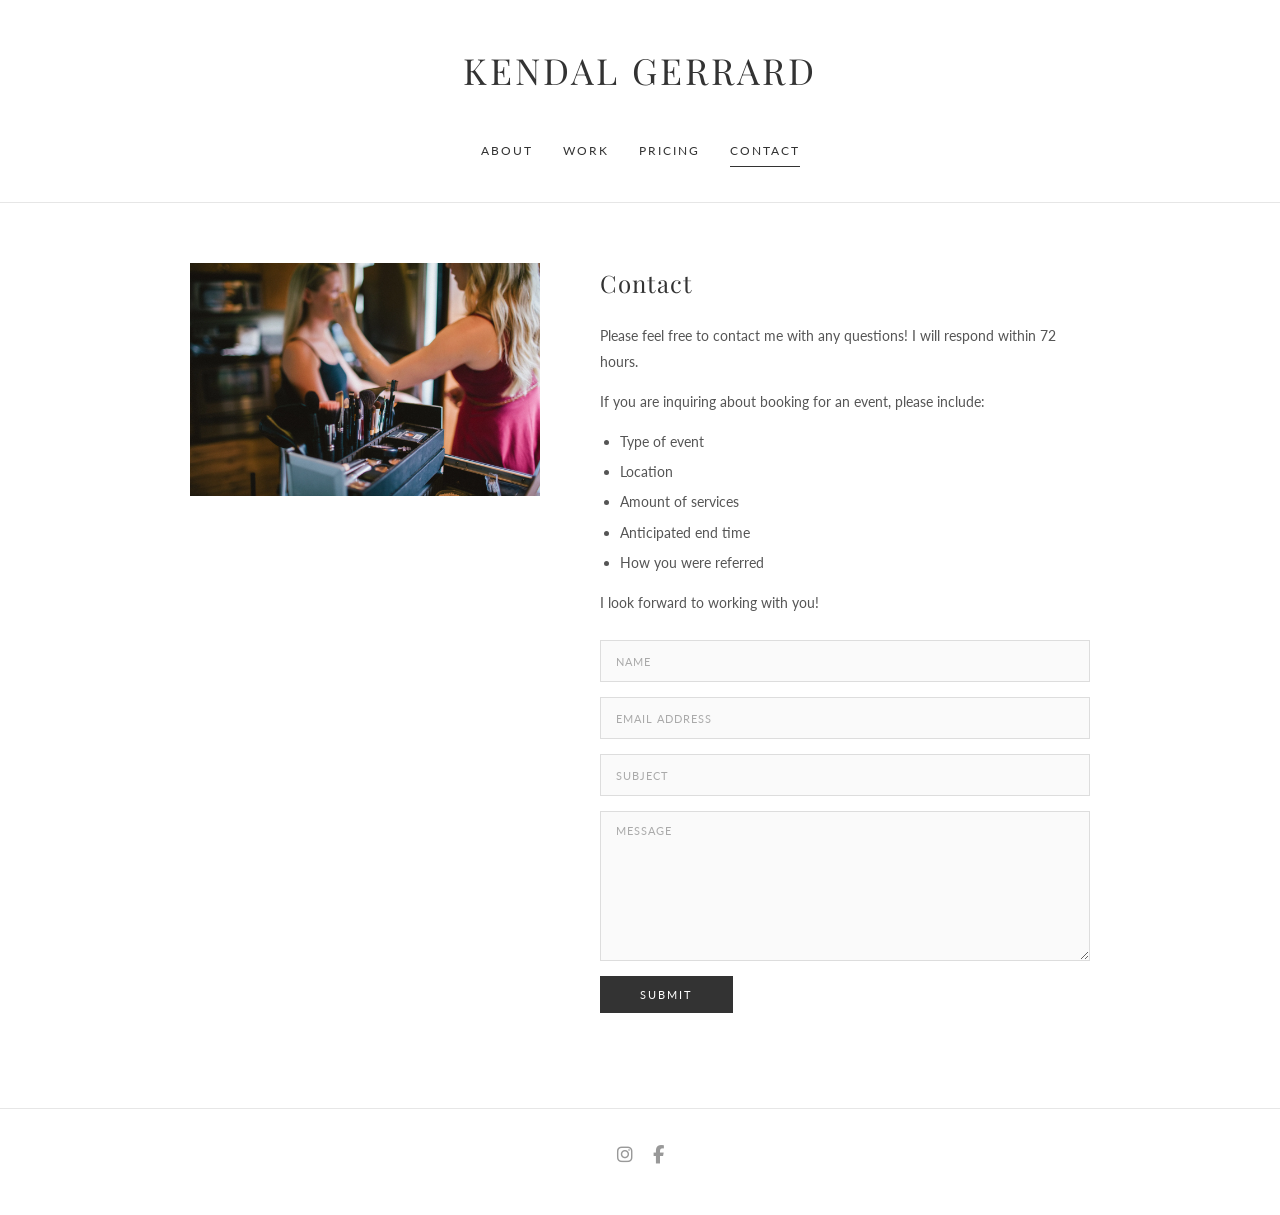
==== contact.html @ c37186f4 "Initial commit - Kendal Gerrard static site Static recreation of kendalgerrard.com with About, Work," ====
<!DOCTYPE html>
<html lang="en">
<head>
  <meta charset="UTF-8">
  <meta name="viewport" content="width=device-width, initial-scale=1.0">
  <meta name="description" content="Contact Kendal Gerrard for hair and makeup services in Portland, Oregon.">
  <title>Contact | Kendal Gerrard</title>
  <link rel="preconnect" href="https://fonts.googleapis.com">
  <link rel="preconnect" href="https://fonts.gstatic.com" crossorigin>
  <link href="https://fonts.googleapis.com/css2?family=Lato:wght@300;400;700&family=Playfair+Display:wght@400;700&display=swap" rel="stylesheet">
  <link rel="stylesheet" href="https://cdnjs.cloudflare.com/ajax/libs/font-awesome/6.5.1/css/all.min.css">
  <link rel="stylesheet" href="css/style.css">
</head>
<body>

  <!-- Header -->
  <header class="site-header">
    <h1 class="site-title"><a href="index.html">Kendal Gerrard</a></h1>
    <button class="menu-toggle" aria-label="Toggle navigation">&#9776;</button>
    <nav class="main-nav">
      <a href="index.html">About</a>
      <a href="work.html">Work</a>
      <a href="pricing.html">Pricing</a>
      <a href="contact.html" class="active">Contact</a>
    </nav>
  </header>

  <!-- Main Content -->
  <main class="page-content">
    <div class="container">
      <div class="contact-section">
        <div class="contact-image">
          <img src="img/contact/contact-photo.jpg" alt="Kendal Gerrard">
        </div>
        <div class="contact-info">
          <h2>Contact</h2>
          <div class="contact-intro">
            <p>Please feel free to contact me with any questions! I will respond within 72 hours.</p>
            <p>If you are inquiring about booking for an event, please include:</p>
            <ul>
              <li>Type of event</li>
              <li>Location</li>
              <li>Amount of services</li>
              <li>Anticipated end time</li>
              <li>How you were referred</li>
            </ul>
            <p>I look forward to working with you!</p>
          </div>
          <form class="contact-form" id="contact-form" method="POST">
            <input type="text" name="name" placeholder="Name" required>
            <input type="email" name="email" placeholder="Email Address" required>
            <input type="text" name="subject" placeholder="Subject" required>
            <textarea name="message" placeholder="Message" required></textarea>
            <button type="submit">Submit</button>
            <div class="form-status" id="form-status"></div>
          </form>
        </div>
      </div>
    </div>
  </main>

  <!-- Footer -->
  <footer class="site-footer">
    <div class="container">
      <div class="social-links">
        <a href="https://www.instagram.com/kendalgerrard" target="_blank" rel="noopener noreferrer" aria-label="Instagram"><i class="fab fa-instagram"></i></a>
        <a href="https://www.facebook.com/profile.php?id=543750384" target="_blank" rel="noopener noreferrer" aria-label="Facebook"><i class="fab fa-facebook-f"></i></a>
      </div>
    </div>
  </footer>

  <script src="js/main.js"></script>
</body>
</html>
---- css/style.css ----
/* ============================================
   Kendal Gerrard - Static Site Styles
   ============================================ */

/* Reset & Base */
*, *::before, *::after {
  box-sizing: border-box;
  margin: 0;
  padding: 0;
}

html {
  scroll-behavior: smooth;
}

body {
  font-family: 'Lato', 'Helvetica Neue', Helvetica, Arial, sans-serif;
  color: #333;
  line-height: 1.7;
  background-color: #fff;
  -webkit-font-smoothing: antialiased;
}

a {
  color: #333;
  text-decoration: none;
  transition: color 0.3s ease;
}

a:hover {
  color: #999;
}

img {
  max-width: 100%;
  height: auto;
  display: block;
}

.container {
  max-width: 1100px;
  margin: 0 auto;
  padding: 0 30px;
}

/* ============================================
   Header & Navigation
   ============================================ */
.site-header {
  padding: 40px 0 20px;
  text-align: center;
  border-bottom: 1px solid #e6e6e6;
}

.site-title {
  font-family: 'Playfair Display', Georgia, serif;
  font-size: 36px;
  font-weight: 400;
  letter-spacing: 3px;
  text-transform: uppercase;
  margin-bottom: 20px;
}

.site-title a {
  color: #333;
}

.site-title a:hover {
  color: #333;
}

/* Navigation */
.main-nav {
  display: flex;
  justify-content: center;
  align-items: center;
  gap: 30px;
  padding: 15px 0;
}

.main-nav a {
  font-family: 'Lato', sans-serif;
  font-size: 12px;
  font-weight: 400;
  letter-spacing: 2px;
  text-transform: uppercase;
  color: #333;
  padding: 5px 0;
  position: relative;
}

.main-nav a::after {
  content: '';
  position: absolute;
  width: 0;
  height: 1px;
  bottom: 0;
  left: 50%;
  background-color: #333;
  transition: all 0.3s ease;
  transform: translateX(-50%);
}

.main-nav a:hover::after,
.main-nav a.active::after {
  width: 100%;
}

/* Mobile Menu Toggle */
.menu-toggle {
  display: none;
  background: none;
  border: none;
  font-size: 24px;
  cursor: pointer;
  padding: 10px;
  color: #333;
}

/* ============================================
   Page Content
   ============================================ */
.page-content {
  padding: 60px 0;
}

/* About Page */
.about-section {
  max-width: 700px;
  margin: 0 auto;
  text-align: center;
}

.about-image {
  width: 100%;
  max-width: 500px;
  margin: 0 auto 40px;
}

.about-image img {
  width: 100%;
}

.about-text {
  font-size: 15px;
  line-height: 1.8;
  color: #555;
}

.about-text p {
  margin-bottom: 20px;
}

/* Work / Gallery Page */
.gallery-grid {
  display: grid;
  grid-template-columns: repeat(3, 1fr);
  gap: 10px;
}

.gallery-item {
  overflow: hidden;
  cursor: pointer;
  position: relative;
  aspect-ratio: 1;
}

.gallery-item img {
  width: 100%;
  height: 100%;
  object-fit: cover;
  transition: transform 0.5s ease, opacity 0.3s ease;
}

.gallery-item:hover img {
  transform: scale(1.05);
  opacity: 0.85;
}

/* Lightbox */
.lightbox-overlay {
  display: none;
  position: fixed;
  top: 0;
  left: 0;
  width: 100%;
  height: 100%;
  background: rgba(0, 0, 0, 0.9);
  z-index: 1000;
  justify-content: center;
  align-items: center;
  cursor: pointer;
}

.lightbox-overlay.active {
  display: flex;
}

.lightbox-overlay img {
  max-width: 90%;
  max-height: 90vh;
  object-fit: contain;
}

.lightbox-close {
  position: fixed;
  top: 20px;
  right: 30px;
  color: #fff;
  font-size: 36px;
  cursor: pointer;
  z-index: 1001;
  background: none;
  border: none;
  font-family: inherit;
}

.lightbox-prev,
.lightbox-next {
  position: fixed;
  top: 50%;
  transform: translateY(-50%);
  color: #fff;
  font-size: 48px;
  cursor: pointer;
  z-index: 1001;
  background: none;
  border: none;
  padding: 20px;
  font-family: inherit;
}

.lightbox-prev {
  left: 20px;
}

.lightbox-next {
  right: 20px;
}

/* Pricing Page */
.pricing-section {
  text-align: center;
  max-width: 700px;
  margin: 0 auto;
}

.pricing-image {
  width: 100%;
  max-width: 500px;
  margin: 0 auto 40px;
}

.pricing-image img {
  width: 100%;
}

.pricing-text {
  font-family: 'Lato', sans-serif;
  font-size: 14px;
  letter-spacing: 3px;
  text-transform: uppercase;
  color: #555;
}

/* Contact Page */
.contact-section {
  display: flex;
  gap: 60px;
  max-width: 900px;
  margin: 0 auto;
  align-items: flex-start;
}

.contact-image {
  flex: 1;
  max-width: 350px;
}

.contact-image img {
  width: 100%;
}

.contact-info {
  flex: 1;
}

.contact-info h2 {
  font-family: 'Playfair Display', Georgia, serif;
  font-size: 24px;
  font-weight: 400;
  margin-bottom: 20px;
  letter-spacing: 1px;
}

.contact-intro {
  font-size: 14px;
  color: #555;
  margin-bottom: 25px;
  line-height: 1.8;
}

.contact-intro p {
  margin-bottom: 15px;
}

.contact-intro ul {
  list-style: disc;
  padding-left: 20px;
  margin-bottom: 15px;
}

.contact-intro li {
  margin-bottom: 5px;
}

/* Contact Form */
.contact-form {
  display: flex;
  flex-direction: column;
  gap: 15px;
}

.contact-form input,
.contact-form textarea {
  width: 100%;
  padding: 12px 15px;
  border: 1px solid #ddd;
  font-family: 'Lato', sans-serif;
  font-size: 13px;
  color: #333;
  background: #fafafa;
  transition: border-color 0.3s ease;
  outline: none;
}

.contact-form input:focus,
.contact-form textarea:focus {
  border-color: #999;
}

.contact-form input::placeholder,
.contact-form textarea::placeholder {
  color: #aaa;
  text-transform: uppercase;
  letter-spacing: 1px;
  font-size: 11px;
}

.contact-form textarea {
  min-height: 150px;
  resize: vertical;
}

.contact-form button {
  align-self: flex-start;
  padding: 12px 40px;
  background: #333;
  color: #fff;
  border: none;
  font-family: 'Lato', sans-serif;
  font-size: 11px;
  letter-spacing: 2px;
  text-transform: uppercase;
  cursor: pointer;
  transition: background-color 0.3s ease;
}

.contact-form button:hover {
  background: #555;
}

.form-status {
  font-size: 14px;
  padding: 10px 0;
}

.form-status.success {
  color: #4a7;
}

.form-status.error {
  color: #c44;
}

/* ============================================
   Footer
   ============================================ */
.site-footer {
  border-top: 1px solid #e6e6e6;
  padding: 30px 0;
  text-align: center;
}

.social-links {
  display: flex;
  justify-content: center;
  gap: 20px;
  margin-bottom: 15px;
}

.social-links a {
  color: #999;
  font-size: 18px;
  transition: color 0.3s ease;
}

.social-links a:hover {
  color: #333;
}

.footer-text {
  font-size: 11px;
  color: #bbb;
  letter-spacing: 1px;
}

/* ============================================
   Responsive Design
   ============================================ */
@media (max-width: 900px) {
  .contact-section {
    flex-direction: column;
    align-items: center;
  }

  .contact-image {
    max-width: 400px;
    width: 100%;
  }

  .contact-info {
    width: 100%;
  }
}

@media (max-width: 768px) {
  .site-title {
    font-size: 28px;
  }

  .main-nav {
    display: none;
    flex-direction: column;
    gap: 15px;
    padding: 20px 0;
  }

  .main-nav.active {
    display: flex;
  }

  .menu-toggle {
    display: block;
    margin: 0 auto;
  }

  .gallery-grid {
    grid-template-columns: repeat(2, 1fr);
    gap: 5px;
  }

  .page-content {
    padding: 40px 0;
  }
}

@media (max-width: 480px) {
  .gallery-grid {
    grid-template-columns: 1fr;
    gap: 5px;
  }

  .site-title {
    font-size: 22px;
    letter-spacing: 2px;
  }

  .container {
    padding: 0 20px;
  }
}
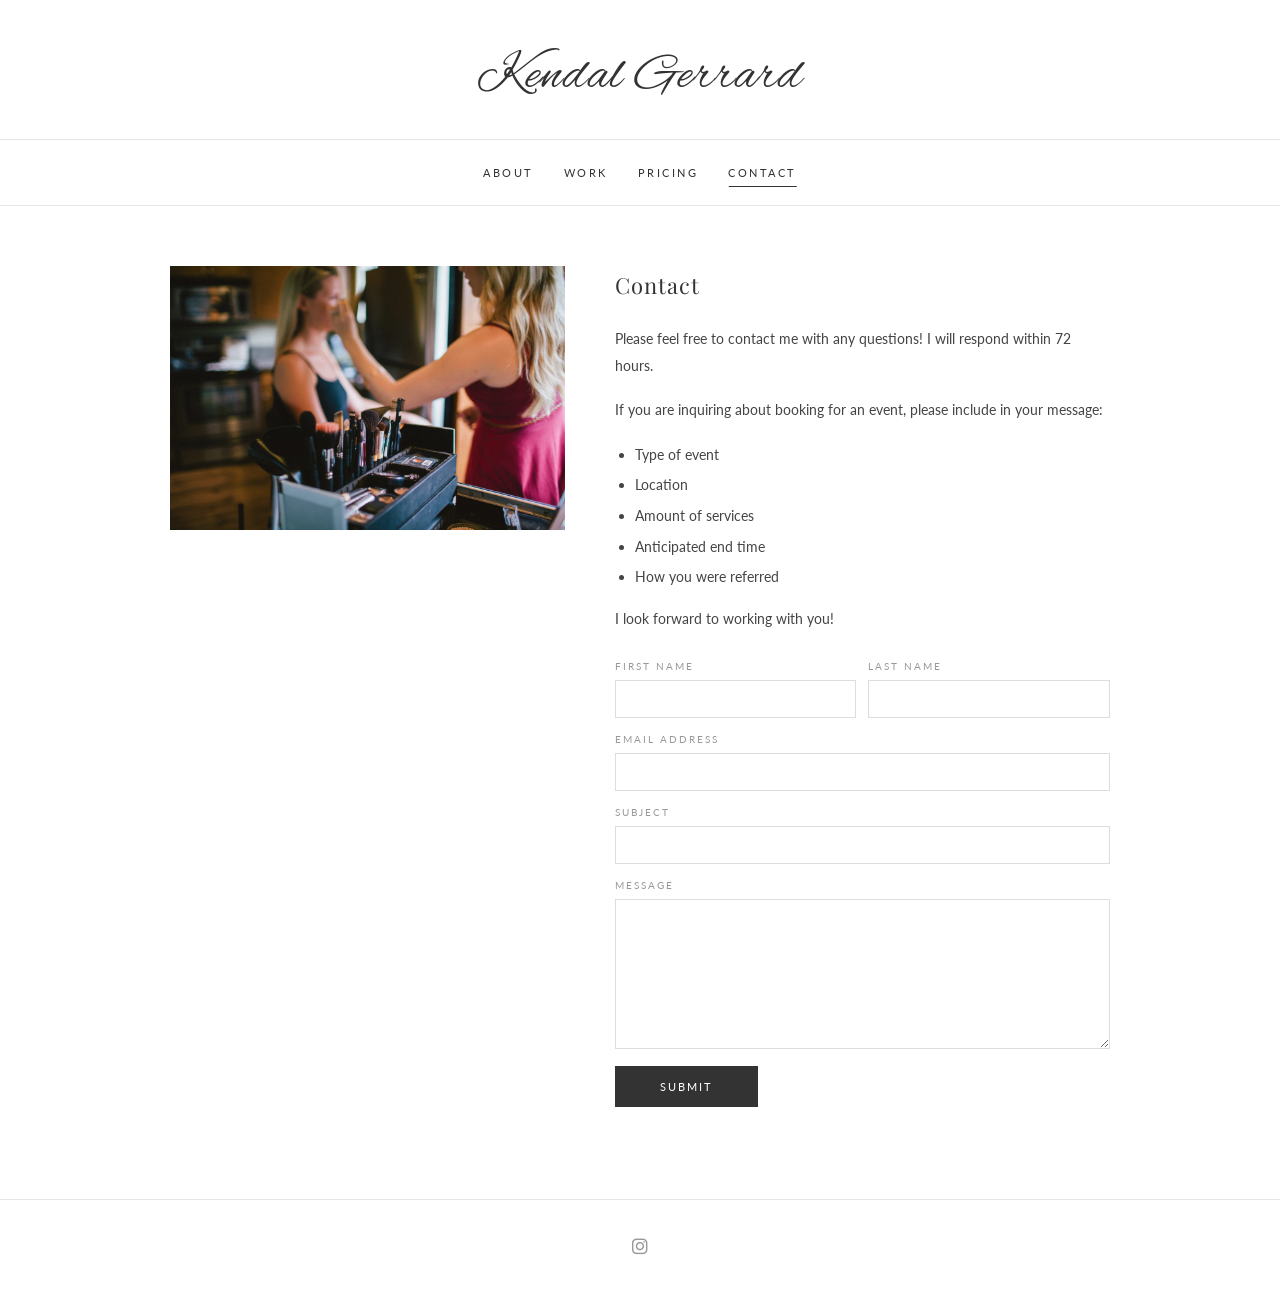
==== commit ded9ed75: "Match original site layout and styling - Two-column layout (image left, text right) on About, Contac" ====
--- a/contact.html
+++ b/contact.html
@@ -5,9 +5,10 @@
   <meta name="viewport" content="width=device-width, initial-scale=1.0">
   <meta name="description" content="Contact Kendal Gerrard for hair and makeup services in Portland, Oregon.">
   <title>Contact | Kendal Gerrard</title>
+  <link rel="shortcut icon" href="favicon.ico">
   <link rel="preconnect" href="https://fonts.googleapis.com">
   <link rel="preconnect" href="https://fonts.gstatic.com" crossorigin>
-  <link href="https://fonts.googleapis.com/css2?family=Lato:wght@300;400;700&family=Playfair+Display:wght@400;700&display=swap" rel="stylesheet">
+  <link href="https://fonts.googleapis.com/css2?family=Alex+Brush&family=Lato:wght@300;400;700&family=Playfair+Display:wght@400;700&display=swap" rel="stylesheet">
   <link rel="stylesheet" href="https://cdnjs.cloudflare.com/ajax/libs/font-awesome/6.5.1/css/all.min.css">
   <link rel="stylesheet" href="css/style.css">
 </head>
@@ -16,7 +17,7 @@
   <!-- Header -->
   <header class="site-header">
     <h1 class="site-title"><a href="index.html">Kendal Gerrard</a></h1>
-    <button class="menu-toggle" aria-label="Toggle navigation">&#9776;</button>
+    <button class="menu-toggle" aria-label="Toggle navigation">Menu</button>
     <nav class="main-nav">
       <a href="index.html">About</a>
       <a href="work.html">Work</a>
@@ -27,45 +28,58 @@
 
   <!-- Main Content -->
   <main class="page-content">
-    <div class="container">
-      <div class="contact-section">
-        <div class="contact-image">
-          <img src="img/contact/contact-photo.jpg" alt="Kendal Gerrard">
+    <div class="two-col-layout">
+      <div class="col-image">
+        <img src="img/contact/contact-photo.jpg" alt="Kendal Gerrard">
+      </div>
+      <div class="col-text">
+        <h2 class="contact-heading">Contact</h2>
+        <div class="contact-intro">
+          <p>Please feel free to contact me with any questions! I will respond within 72 hours.</p>
+          <p>If you are inquiring about booking for an event, please include in your message:</p>
+          <ul>
+            <li>Type of event</li>
+            <li>Location</li>
+            <li>Amount of services</li>
+            <li>Anticipated end time</li>
+            <li>How you were referred</li>
+          </ul>
+          <p>I look forward to working with you!</p>
         </div>
-        <div class="contact-info">
-          <h2>Contact</h2>
-          <div class="contact-intro">
-            <p>Please feel free to contact me with any questions! I will respond within 72 hours.</p>
-            <p>If you are inquiring about booking for an event, please include:</p>
-            <ul>
-              <li>Type of event</li>
-              <li>Location</li>
-              <li>Amount of services</li>
-              <li>Anticipated end time</li>
-              <li>How you were referred</li>
-            </ul>
-            <p>I look forward to working with you!</p>
+        <form class="contact-form" id="contact-form" method="POST">
+          <div class="form-row">
+            <div class="form-field">
+              <label for="first-name">First Name</label>
+              <input type="text" id="first-name" name="first_name" required>
+            </div>
+            <div class="form-field">
+              <label for="last-name">Last Name</label>
+              <input type="text" id="last-name" name="last_name" required>
+            </div>
           </div>
-          <form class="contact-form" id="contact-form" method="POST">
-            <input type="text" name="name" placeholder="Name" required>
-            <input type="email" name="email" placeholder="Email Address" required>
-            <input type="text" name="subject" placeholder="Subject" required>
-            <textarea name="message" placeholder="Message" required></textarea>
-            <button type="submit">Submit</button>
-            <div class="form-status" id="form-status"></div>
-          </form>
-        </div>
+          <div class="form-field">
+            <label for="email">Email Address</label>
+            <input type="email" id="email" name="email" required>
+          </div>
+          <div class="form-field">
+            <label for="subject">Subject</label>
+            <input type="text" id="subject" name="subject" required>
+          </div>
+          <div class="form-field">
+            <label for="message">Message</label>
+            <textarea id="message" name="message" required></textarea>
+          </div>
+          <button type="submit">Submit</button>
+          <div class="form-status" id="form-status"></div>
+        </form>
       </div>
     </div>
   </main>
 
   <!-- Footer -->
   <footer class="site-footer">
-    <div class="container">
-      <div class="social-links">
-        <a href="https://www.instagram.com/kendalgerrard" target="_blank" rel="noopener noreferrer" aria-label="Instagram"><i class="fab fa-instagram"></i></a>
-        <a href="https://www.facebook.com/profile.php?id=543750384" target="_blank" rel="noopener noreferrer" aria-label="Facebook"><i class="fab fa-facebook-f"></i></a>
-      </div>
+    <div class="social-links">
+      <a href="https://www.instagram.com/kendalgerrard" target="_blank" rel="noopener noreferrer" aria-label="Instagram"><i class="fab fa-instagram"></i></a>
     </div>
   </footer>
 
--- a/css/style.css
+++ b/css/style.css
@@ -1,5 +1,6 @@
 /* ============================================
    Kendal Gerrard - Static Site Styles
+   Closely matching original Squarespace layout
    ============================================ */
 
 /* Reset & Base */
@@ -16,9 +17,10 @@
 body {
   font-family: 'Lato', 'Helvetica Neue', Helvetica, Arial, sans-serif;
   color: #333;
-  line-height: 1.7;
+  line-height: 1.8;
   background-color: #fff;
   -webkit-font-smoothing: antialiased;
+  font-size: 15px;
 }
 
 a {
@@ -37,32 +39,26 @@
   display: block;
 }
 
-.container {
-  max-width: 1100px;
-  margin: 0 auto;
-  padding: 0 30px;
-}
-
 /* ============================================
    Header & Navigation
    ============================================ */
 .site-header {
-  padding: 40px 0 20px;
   text-align: center;
   border-bottom: 1px solid #e6e6e6;
+  padding: 30px 0 0;
 }
 
 .site-title {
-  font-family: 'Playfair Display', Georgia, serif;
-  font-size: 36px;
+  margin-bottom: 15px;
+}
+
+.site-title a {
+  display: inline-block;
+  font-family: 'Alex Brush', cursive;
+  font-size: 52px;
   font-weight: 400;
-  letter-spacing: 3px;
-  text-transform: uppercase;
-  margin-bottom: 20px;
-}
-
-.site-title a {
-  color: #333;
+  color: #333;
+  letter-spacing: 1px;
 }
 
 .site-title a:hover {
@@ -75,14 +71,15 @@
   justify-content: center;
   align-items: center;
   gap: 30px;
-  padding: 15px 0;
+  padding: 18px 0;
+  border-top: 1px solid #e6e6e6;
 }
 
 .main-nav a {
   font-family: 'Lato', sans-serif;
-  font-size: 12px;
+  font-size: 11px;
   font-weight: 400;
-  letter-spacing: 2px;
+  letter-spacing: 2.5px;
   text-transform: uppercase;
   color: #333;
   padding: 5px 0;
@@ -111,51 +108,183 @@
   display: none;
   background: none;
   border: none;
-  font-size: 24px;
-  cursor: pointer;
-  padding: 10px;
-  color: #333;
+  cursor: pointer;
+  padding: 12px 0;
+  color: #333;
+  letter-spacing: 3px;
+  font-family: 'Lato', sans-serif;
+  text-transform: uppercase;
+  font-size: 11px;
 }
 
 /* ============================================
    Page Content
    ============================================ */
 .page-content {
-  padding: 60px 0;
-}
-
-/* About Page */
-.about-section {
-  max-width: 700px;
+  max-width: 1020px;
   margin: 0 auto;
-  text-align: center;
-}
-
-.about-image {
+  padding: 60px 40px;
+}
+
+/* ============================================
+   Two-Column Layout (image left, text right)
+   Used on About and Contact pages
+   ============================================ */
+.two-col-layout {
+  display: flex;
+  gap: 50px;
+  align-items: flex-start;
+}
+
+.two-col-layout .col-image {
+  flex: 0 0 42%;
+  max-width: 42%;
+}
+
+.two-col-layout .col-image img {
   width: 100%;
-  max-width: 500px;
-  margin: 0 auto 40px;
-}
-
-.about-image img {
+}
+
+.two-col-layout .col-text {
+  flex: 1;
+}
+
+.two-col-layout .col-text p {
+  font-size: 14px;
+  line-height: 1.9;
+  color: #444;
+  margin-bottom: 18px;
+}
+
+/* ============================================
+   Contact Page
+   ============================================ */
+.contact-heading {
+  font-family: 'Playfair Display', Georgia, serif;
+  font-size: 22px;
+  font-weight: 400;
+  margin-bottom: 20px;
+  letter-spacing: 1px;
+  color: #333;
+}
+
+.contact-intro {
+  font-size: 14px;
+  color: #444;
+  line-height: 1.9;
+  margin-bottom: 25px;
+}
+
+.contact-intro p {
+  margin-bottom: 15px;
+}
+
+.contact-intro ul {
+  list-style: disc;
+  padding-left: 20px;
+  margin-bottom: 15px;
+}
+
+.contact-intro li {
+  margin-bottom: 4px;
+  font-size: 14px;
+  line-height: 1.9;
+  color: #444;
+}
+
+/* Contact Form */
+.contact-form {
+  display: flex;
+  flex-direction: column;
+  gap: 12px;
+}
+
+.form-row {
+  display: flex;
+  gap: 12px;
+}
+
+.form-row .form-field {
+  flex: 1;
+}
+
+.form-field {
+  display: flex;
+  flex-direction: column;
+}
+
+.form-field label {
+  display: block;
+  font-size: 10px;
+  letter-spacing: 2px;
+  text-transform: uppercase;
+  color: #999;
+  margin-bottom: 5px;
+  font-weight: 400;
+}
+
+.contact-form input,
+.contact-form textarea {
   width: 100%;
-}
-
-.about-text {
-  font-size: 15px;
-  line-height: 1.8;
-  color: #555;
-}
-
-.about-text p {
-  margin-bottom: 20px;
-}
-
-/* Work / Gallery Page */
+  padding: 10px 12px;
+  border: 1px solid #ddd;
+  font-family: 'Lato', sans-serif;
+  font-size: 13px;
+  color: #333;
+  background: #fff;
+  transition: border-color 0.3s ease;
+  outline: none;
+}
+
+.contact-form input:focus,
+.contact-form textarea:focus {
+  border-color: #333;
+}
+
+.contact-form textarea {
+  min-height: 150px;
+  resize: vertical;
+}
+
+.contact-form button {
+  align-self: flex-start;
+  padding: 14px 45px;
+  background: #333;
+  color: #fff;
+  border: none;
+  font-family: 'Lato', sans-serif;
+  font-size: 11px;
+  letter-spacing: 2px;
+  text-transform: uppercase;
+  cursor: pointer;
+  transition: background-color 0.3s ease;
+  margin-top: 5px;
+}
+
+.contact-form button:hover {
+  background: #555;
+}
+
+.form-status {
+  font-size: 14px;
+  padding: 10px 0;
+}
+
+.form-status.success {
+  color: #4a7;
+}
+
+.form-status.error {
+  color: #c44;
+}
+
+/* ============================================
+   Work / Gallery Page
+   ============================================ */
 .gallery-grid {
   display: grid;
   grid-template-columns: repeat(3, 1fr);
-  gap: 10px;
+  gap: 8px;
 }
 
 .gallery-item {
@@ -185,7 +314,7 @@
   left: 0;
   width: 100%;
   height: 100%;
-  background: rgba(0, 0, 0, 0.9);
+  background: rgba(0, 0, 0, 0.92);
   z-index: 1000;
   justify-content: center;
   align-items: center;
@@ -238,150 +367,22 @@
   right: 20px;
 }
 
-/* Pricing Page */
-.pricing-section {
-  text-align: center;
-  max-width: 700px;
-  margin: 0 auto;
-}
-
-.pricing-image {
-  width: 100%;
-  max-width: 500px;
-  margin: 0 auto 40px;
-}
-
-.pricing-image img {
-  width: 100%;
-}
-
+/* ============================================
+   Pricing Page
+   ============================================ */
 .pricing-text {
   font-family: 'Lato', sans-serif;
-  font-size: 14px;
+  font-size: 13px;
   letter-spacing: 3px;
   text-transform: uppercase;
-  color: #555;
-}
-
-/* Contact Page */
-.contact-section {
-  display: flex;
-  gap: 60px;
-  max-width: 900px;
-  margin: 0 auto;
+  color: #444;
+}
+
+/* On mobile, show text above image for pricing */
+.pricing-layout {
   align-items: flex-start;
 }
 
-.contact-image {
-  flex: 1;
-  max-width: 350px;
-}
-
-.contact-image img {
-  width: 100%;
-}
-
-.contact-info {
-  flex: 1;
-}
-
-.contact-info h2 {
-  font-family: 'Playfair Display', Georgia, serif;
-  font-size: 24px;
-  font-weight: 400;
-  margin-bottom: 20px;
-  letter-spacing: 1px;
-}
-
-.contact-intro {
-  font-size: 14px;
-  color: #555;
-  margin-bottom: 25px;
-  line-height: 1.8;
-}
-
-.contact-intro p {
-  margin-bottom: 15px;
-}
-
-.contact-intro ul {
-  list-style: disc;
-  padding-left: 20px;
-  margin-bottom: 15px;
-}
-
-.contact-intro li {
-  margin-bottom: 5px;
-}
-
-/* Contact Form */
-.contact-form {
-  display: flex;
-  flex-direction: column;
-  gap: 15px;
-}
-
-.contact-form input,
-.contact-form textarea {
-  width: 100%;
-  padding: 12px 15px;
-  border: 1px solid #ddd;
-  font-family: 'Lato', sans-serif;
-  font-size: 13px;
-  color: #333;
-  background: #fafafa;
-  transition: border-color 0.3s ease;
-  outline: none;
-}
-
-.contact-form input:focus,
-.contact-form textarea:focus {
-  border-color: #999;
-}
-
-.contact-form input::placeholder,
-.contact-form textarea::placeholder {
-  color: #aaa;
-  text-transform: uppercase;
-  letter-spacing: 1px;
-  font-size: 11px;
-}
-
-.contact-form textarea {
-  min-height: 150px;
-  resize: vertical;
-}
-
-.contact-form button {
-  align-self: flex-start;
-  padding: 12px 40px;
-  background: #333;
-  color: #fff;
-  border: none;
-  font-family: 'Lato', sans-serif;
-  font-size: 11px;
-  letter-spacing: 2px;
-  text-transform: uppercase;
-  cursor: pointer;
-  transition: background-color 0.3s ease;
-}
-
-.contact-form button:hover {
-  background: #555;
-}
-
-.form-status {
-  font-size: 14px;
-  padding: 10px 0;
-}
-
-.form-status.success {
-  color: #4a7;
-}
-
-.form-status.error {
-  color: #c44;
-}
 
 /* ============================================
    Footer
@@ -396,7 +397,6 @@
   display: flex;
   justify-content: center;
   gap: 20px;
-  margin-bottom: 15px;
 }
 
 .social-links a {
@@ -409,41 +409,47 @@
   color: #333;
 }
 
-.footer-text {
-  font-size: 11px;
-  color: #bbb;
-  letter-spacing: 1px;
-}
-
 /* ============================================
    Responsive Design
    ============================================ */
-@media (max-width: 900px) {
-  .contact-section {
+@media (max-width: 850px) {
+  .two-col-layout {
     flex-direction: column;
-    align-items: center;
-  }
-
-  .contact-image {
-    max-width: 400px;
+    gap: 30px;
+  }
+
+  .two-col-layout .col-image {
+    flex: none;
+    max-width: 100%;
     width: 100%;
   }
 
-  .contact-info {
-    width: 100%;
+  .two-col-layout .col-image img {
+    max-width: 450px;
+    margin: 0 auto;
+  }
+
+  /* Pricing: text above image on mobile */
+  .pricing-layout {
+    flex-direction: column-reverse;
+    gap: 30px;
+  }
+
+  .pricing-layout .col-text {
+    text-align: center;
   }
 }
 
 @media (max-width: 768px) {
-  .site-title {
-    font-size: 28px;
+  .site-title a {
+    font-size: 40px;
   }
 
   .main-nav {
     display: none;
     flex-direction: column;
-    gap: 15px;
-    padding: 20px 0;
+    gap: 12px;
+    padding: 15px 0;
   }
 
   .main-nav.active {
@@ -457,26 +463,30 @@
 
   .gallery-grid {
     grid-template-columns: repeat(2, 1fr);
-    gap: 5px;
+    gap: 4px;
   }
 
   .page-content {
-    padding: 40px 0;
+    padding: 40px 25px;
+  }
+
+  .form-row {
+    flex-direction: column;
+    gap: 12px;
   }
 }
 
 @media (max-width: 480px) {
   .gallery-grid {
     grid-template-columns: 1fr;
-    gap: 5px;
-  }
-
-  .site-title {
-    font-size: 22px;
-    letter-spacing: 2px;
-  }
-
-  .container {
-    padding: 0 20px;
-  }
-}
+    gap: 4px;
+  }
+
+  .site-title a {
+    font-size: 32px;
+  }
+
+  .page-content {
+    padding: 30px 20px;
+  }
+}
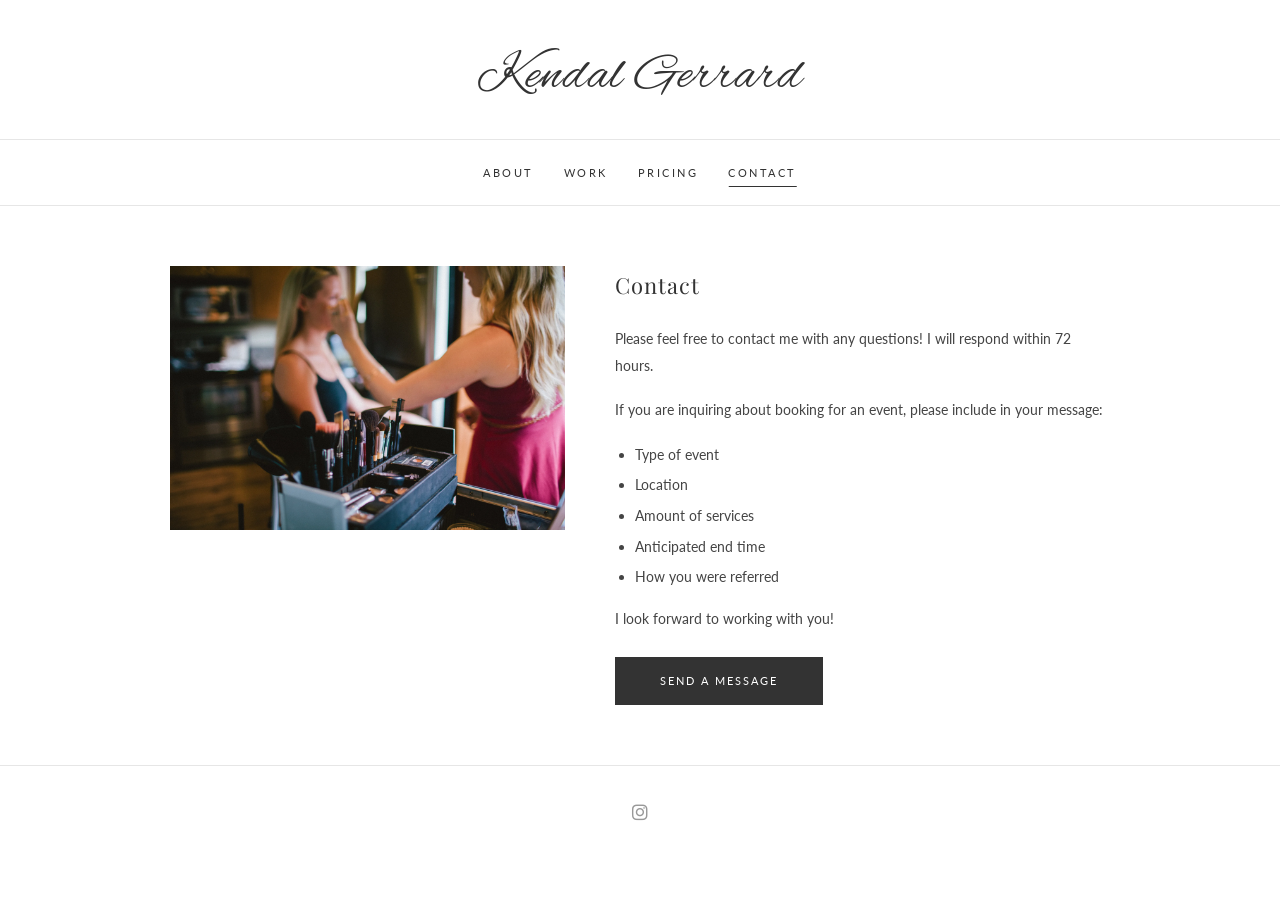
==== commit 21fc44ea: "Replace contact form with mailto link Removes the broken contact form and Cloudflare Worker backend." ====
--- a/contact.html
+++ b/contact.html
@@ -46,32 +46,7 @@
           </ul>
           <p>I look forward to working with you!</p>
         </div>
-        <form class="contact-form" id="contact-form" method="POST">
-          <div class="form-row">
-            <div class="form-field">
-              <label for="first-name">First Name</label>
-              <input type="text" id="first-name" name="first_name" required>
-            </div>
-            <div class="form-field">
-              <label for="last-name">Last Name</label>
-              <input type="text" id="last-name" name="last_name" required>
-            </div>
-          </div>
-          <div class="form-field">
-            <label for="email">Email Address</label>
-            <input type="email" id="email" name="email" required>
-          </div>
-          <div class="form-field">
-            <label for="subject">Subject</label>
-            <input type="text" id="subject" name="subject" required>
-          </div>
-          <div class="form-field">
-            <label for="message">Message</label>
-            <textarea id="message" name="message" required></textarea>
-          </div>
-          <button type="submit">Submit</button>
-          <div class="form-status" id="form-status"></div>
-        </form>
+        <a href="mailto:info@kendalgerrard.com?subject=Booking%20Inquiry" class="contact-btn">Send a Message</a>
       </div>
     </div>
   </main>
--- a/css/style.css
+++ b/css/style.css
@@ -192,90 +192,22 @@
   color: #444;
 }
 
-/* Contact Form */
-.contact-form {
-  display: flex;
-  flex-direction: column;
-  gap: 12px;
-}
-
-.form-row {
-  display: flex;
-  gap: 12px;
-}
-
-.form-row .form-field {
-  flex: 1;
-}
-
-.form-field {
-  display: flex;
-  flex-direction: column;
-}
-
-.form-field label {
-  display: block;
-  font-size: 10px;
-  letter-spacing: 2px;
-  text-transform: uppercase;
-  color: #999;
-  margin-bottom: 5px;
-  font-weight: 400;
-}
-
-.contact-form input,
-.contact-form textarea {
-  width: 100%;
-  padding: 10px 12px;
-  border: 1px solid #ddd;
-  font-family: 'Lato', sans-serif;
-  font-size: 13px;
-  color: #333;
-  background: #fff;
-  transition: border-color 0.3s ease;
-  outline: none;
-}
-
-.contact-form input:focus,
-.contact-form textarea:focus {
-  border-color: #333;
-}
-
-.contact-form textarea {
-  min-height: 150px;
-  resize: vertical;
-}
-
-.contact-form button {
-  align-self: flex-start;
+/* Contact Button */
+.contact-btn {
+  display: inline-block;
   padding: 14px 45px;
   background: #333;
   color: #fff;
-  border: none;
   font-family: 'Lato', sans-serif;
   font-size: 11px;
   letter-spacing: 2px;
   text-transform: uppercase;
-  cursor: pointer;
   transition: background-color 0.3s ease;
-  margin-top: 5px;
-}
-
-.contact-form button:hover {
+}
+
+.contact-btn:hover {
   background: #555;
-}
-
-.form-status {
-  font-size: 14px;
-  padding: 10px 0;
-}
-
-.form-status.success {
-  color: #4a7;
-}
-
-.form-status.error {
-  color: #c44;
+  color: #fff;
 }
 
 /* ============================================
@@ -470,10 +402,6 @@
     padding: 40px 25px;
   }
 
-  .form-row {
-    flex-direction: column;
-    gap: 12px;
-  }
 }
 
 @media (max-width: 480px) {
